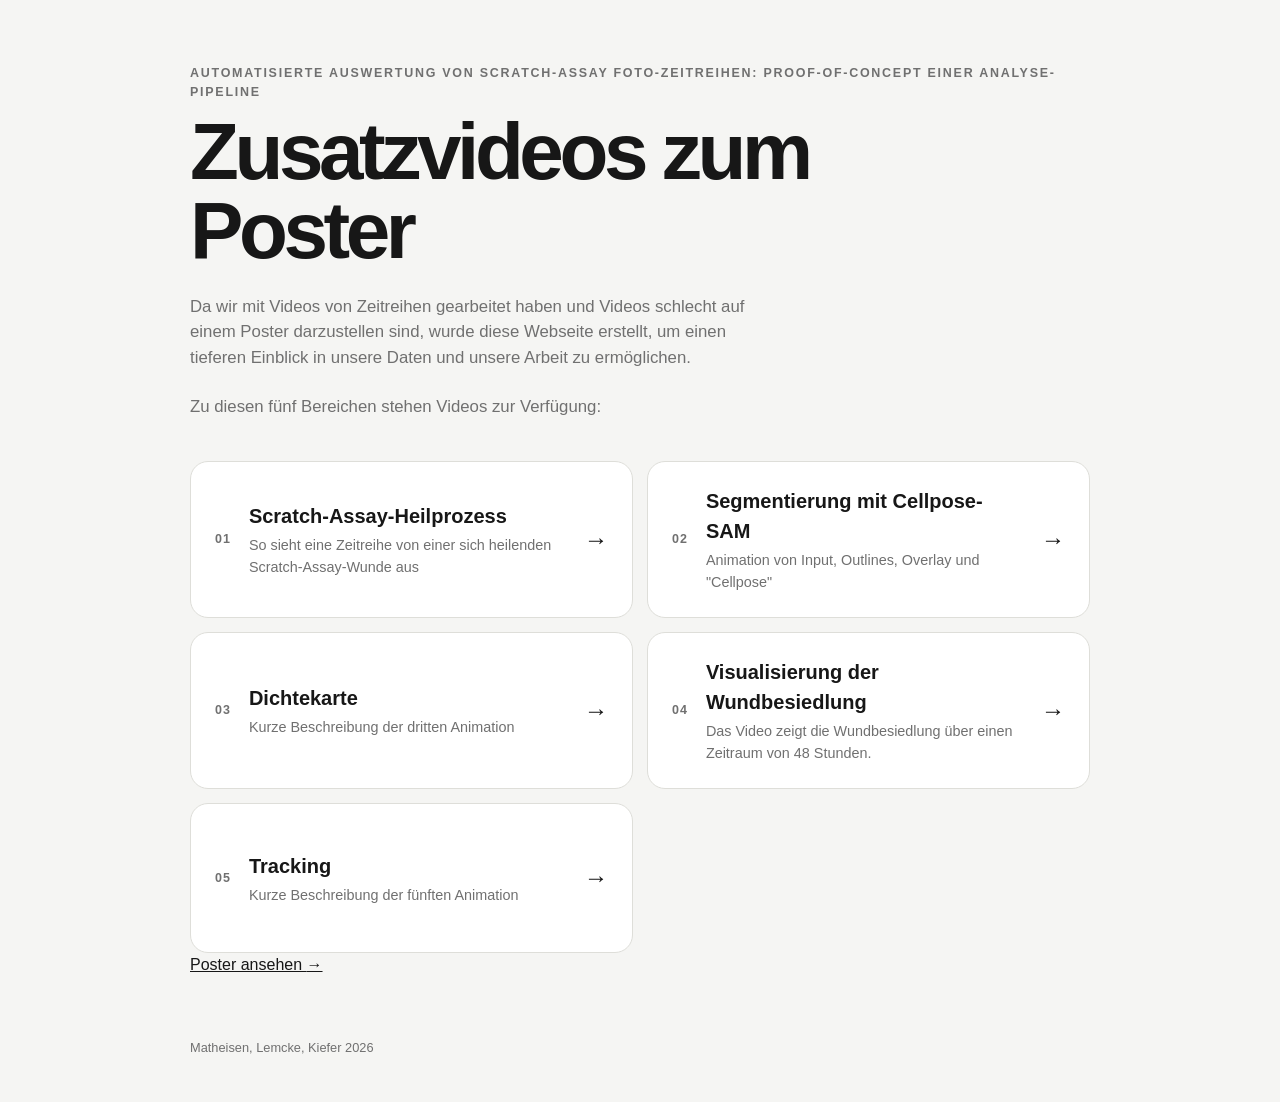
==== index.html @ b8de5ffb "poster" ====
<!DOCTYPE html>
<html lang="de">
<head>
    <meta charset="UTF-8">
    <meta name="viewport" content="width=device-width, initial-scale=1.0">
    <meta name="description" content="Fünf weiterführende Videos.">
    <title>Weitere Videos</title>
    <link rel="stylesheet" href="css/styles.css">
</head>
<body>
    <main class="landing-page">
        <section class="hero">
            <p class="eyebrow">Automatisierte Auswertung von Scratch-Assay Foto-Zeitreihen: Proof-of-Concept einer Analyse-Pipeline</p>
            <h1>Zusatzvideos zum Poster</h1>
            <p class="intro">
                Da wir mit Videos von Zeitreihen gearbeitet haben und Videos schlecht auf einem Poster darzustellen sind, wurde diese 
		Webseite erstellt, um einen tieferen Einblick in unsere Daten und unsere Arbeit zu ermöglichen.
            </p>
	    <p class="intro">
		Zu diesen fünf Bereichen stehen Videos zur Verfügung:
            </p>
        </section>


         <section class="video-grid" aria-label="Videos">
            <a class="video-card" href="templates/video1.html">
                <span class="video-number">01</span>
                <span class="video-card-content">
                    <span class="video-card-title">Scratch-Assay-Heilprozess</span>
                    <span class="video-card-description">So sieht eine Zeitreihe von einer sich heilenden Scratch-Assay-Wunde aus</span>
                </span>
                <span class="arrow" aria-hidden="true">→</span>
            </a>

       
            <a class="video-card" href="templates/video2.html">
                <span class="video-number">02</span>
                <span class="video-card-content">
                    <span class="video-card-title">Segmentierung mit Cellpose-SAM</span>
                    <span class="video-card-description">Animation von Input, Outlines, Overlay und "Cellpose"</span>
                </span>
                <span class="arrow" aria-hidden="true">→</span>
            </a>
            
            <a class="video-card" href="templates/video3.html">
                <span class="video-number">03</span>
                <span class="video-card-content">
                    <span class="video-card-title">Dichtekarte</span>
                    <span class="video-card-description">Kurze Beschreibung der dritten Animation</span>
                </span>
                <span class="arrow" aria-hidden="true">→</span>
            </a>

            <a class="video-card" href="templates/video4.html">
                <span class="video-number">04</span>
                <span class="video-card-content">
                    <span class="video-card-title">Visualisierung der Wundbesiedlung</span>
                    <span class="video-card-description">Das Video zeigt die Wundbesiedlung über einen Zeitraum von 48 Stunden. </span>
                </span>
                <span class="arrow" aria-hidden="true">→</span>
            </a>
            
            <a class="video-card" href="templates/video5.html">
                <span class="video-number">05</span>
                <span class="video-card-content">
                    <span class="video-card-title">Tracking</span>
                    <span class="video-card-description">Kurze Beschreibung der fünften Animation</span>
                </span>
                <span class="arrow" aria-hidden="true">→</span>
            </a>
        </section>

	<a class="poster-button" href="templates/poster.html">
    		Poster ansehen
    	    <span>→</span>
	</a>

        <footer class="site-footer">
            <p>Matheisen, Lemcke, Kiefer 2026</p>
        </footer>
    </main>

    <script src="js/script.js"></script>
</body>
</html>
---- css/styles.css ----
/* ================================
   Grundlegendes Design
   ================================ */

:root {
    --background: #f5f5f3;
    --surface: #ffffff;
    --text: #171717;
    --muted: #707070;
    --border: #deded9;
    --accent: #171717;
    --accent-hover: #3a3a3a;
    --max-width: 900px;
    --radius: 18px;
}

* {
    box-sizing: border-box;
}

html {
    scroll-behavior: smooth;
}

body {
    margin: 0;
    min-height: 100vh;
    background: var(--background);
    color: var(--text);
    font-family: -apple-system, BlinkMacSystemFont, "Segoe UI", Roboto, Helvetica, Arial, sans-serif;
    line-height: 1.5;
}

a {
    color: inherit;
}

button,
a {
    -webkit-tap-highlight-color: transparent;
}

.landing-page,
.video-page {
    width: min(calc(100% - 40px), var(--max-width));
    margin: 0 auto;
}

/* ================================
   Landing Page
   ================================ */

.landing-page {
    min-height: 100vh;
    display: flex;
    flex-direction: column;
    justify-content: center;
    padding: 64px 0 32px;
}

.hero {
    margin-bottom: 42px;
}

.eyebrow {
    margin: 0 0 12px;
    color: var(--muted);
    font-size: 0.78rem;
    font-weight: 700;
    letter-spacing: 0.14em;
    text-transform: uppercase;
}

.hero h1 {
    max-width: 700px;
    margin: 0;
    font-size: clamp(2.5rem, 7vw, 5rem);
    line-height: 0.98;
    letter-spacing: -0.055em;
}

.intro {
    max-width: 560px;
    margin: 24px 0 0;
    color: var(--muted);
    font-size: 1.05rem;
}

.video-grid {
    display: grid;
    grid-template-columns: repeat(2, minmax(0, 1fr));
    gap: 14px;
}

.video-card {
    display: grid;
    grid-template-columns: auto 1fr auto;
    align-items: center;
    gap: 18px;
    min-height: 150px;
    padding: 24px;
    background: var(--surface);
    border: 1px solid var(--border);
    border-radius: var(--radius);
    text-decoration: none;
    transition:
        transform 180ms ease,
        border-color 180ms ease,
        box-shadow 180ms ease;
}

.video-card:hover,
.video-card:focus-visible {
    transform: translateY(-3px);
    border-color: #bdbdb7;
    box-shadow: 0 12px 30px rgba(0, 0, 0, 0.07);
    outline: none;
}

.video-number {
    color: var(--muted);
    font-size: 0.78rem;
    font-weight: 700;
    letter-spacing: 0.08em;
}

.video-card-content {
    min-width: 0;
}

.video-card-title {
    display: block;
    margin-bottom: 4px;
    font-size: 1.25rem;
    font-weight: 700;
}

.video-card-description {
    display: block;
    color: var(--muted);
    font-size: 0.9rem;
}

.arrow {
    font-size: 1.5rem;
    transition: transform 180ms ease;
}

.video-card:hover .arrow,
.video-card:focus-visible .arrow {
    transform: translateX(4px);
}

.site-footer {
    margin-top: 48px;
    color: var(--muted);
    font-size: 0.8rem;
}

/* ================================
   Videoseiten
   ================================ */

.video-page {
    min-height: 100vh;
    display: flex;
    flex-direction: column;
    justify-content: center;
    padding: 48px 0;
}

.back-link {
    display: inline-flex;
    align-items: center;
    gap: 8px;
    width: fit-content;
    margin-bottom: 32px;
    color: var(--muted);
    font-size: 0.9rem;
    text-decoration: none;
    transition: color 180ms ease;
}

.back-link:hover,
.back-link:focus-visible {
    color: var(--text);
    outline: none;
}

.video-header {
    margin-bottom: 24px;
}

.video-header .eyebrow {
    margin-bottom: 8px;
}

.video-header h1 {
    margin: 0;
    font-size: clamp(2rem, 6vw, 3.8rem);
    line-height: 1;
    letter-spacing: -0.045em;
}

.video-description {
    max-width: 650px;
    margin: 16px 0 0;
    color: var(--muted);
}

.video-wrapper {
    overflow: hidden;
    background: #111;
    border-radius: 18px;
}

.video-wrapper img,
.video-wrapper video {
    display: block;
    width: 100%;
    height: auto;
    max-height: 75vh;
    object-fit: contain;
    margin: 0 auto;
}

.video-actions {
    display: flex;
    justify-content: center;
    margin-top: 28px;
}

.button {
    display: inline-flex;
    align-items: center;
    justify-content: center;
    min-height: 48px;
    padding: 0 22px;
    background: var(--accent);
    color: #fff;
    border: 0;
    border-radius: 999px;
    font: inherit;
    font-size: 0.9rem;
    font-weight: 600;
    text-decoration: none;
    cursor: pointer;
    transition:
        background 180ms ease,
        transform 180ms ease;
}

.button:hover,
.button:focus-visible {
    background: var(--accent-hover);
    transform: translateY(-1px);
    outline: none;
}

/* ================================
   Mobile
   ================================ */

@media (max-width: 650px) {
    .landing-page,
    .video-page {
        width: min(calc(100% - 28px), var(--max-width));
    }

    .landing-page {
        padding: 40px 0 24px;
        justify-content: flex-start;
    }

    .hero {
        margin-top: 32px;
        margin-bottom: 30px;
    }

    .hero h1 {
        font-size: clamp(2.5rem, 14vw, 4rem);
    }

    .intro {
        font-size: 0.98rem;
    }

    .video-grid {
        grid-template-columns: 1fr;
        gap: 10px;
    }

    .video-card {
        min-height: 120px;
        padding: 20px;
    }

    .video-card-title {
        font-size: 1.1rem;
    }

    .video-card-description {
        font-size: 0.84rem;
    }

    .video-page {
        padding: 28px 0;
        justify-content: flex-start;
    }

    .video-header {
        margin-bottom: 20px;
    }

    .video-wrapper {
        border-radius: 14px;
    }

    .video-wrapper img,
    .video-wrapper video {
        display: block;
        width: 100%;
        height: auto;
        max-height: 75vh;
        object-fit: contain;
        margin: 0 auto;
    }

/* Reduzierte Animationen für Nutzer, die das bevorzugen */
@media (prefers-reduced-motion: reduce) {
    html {
        scroll-behavior: auto;
    }

    *,
    *::before,
    *::after {
        transition: none !important;
    }
}


/* ================================
   Poster
   ================================ */

.poster-wrapper {
    width: 100%;
    height: 75vh;
    min-height: 500px;
    overflow: hidden;
    background: #fff;
    border-radius: var(--radius);
    box-shadow: 0 20px 50px rgba(0, 0, 0, 0.12);
}

.poster-wrapper iframe {
    display: block;
    width: 100%;
    height: 100%;
    border: 0;
}

/* Smartphone */
@media (max-width: 650px) {
    .poster-wrapper {
        height: 70vh;
        min-height: 450px;
        border-radius: 14px;
    }
}
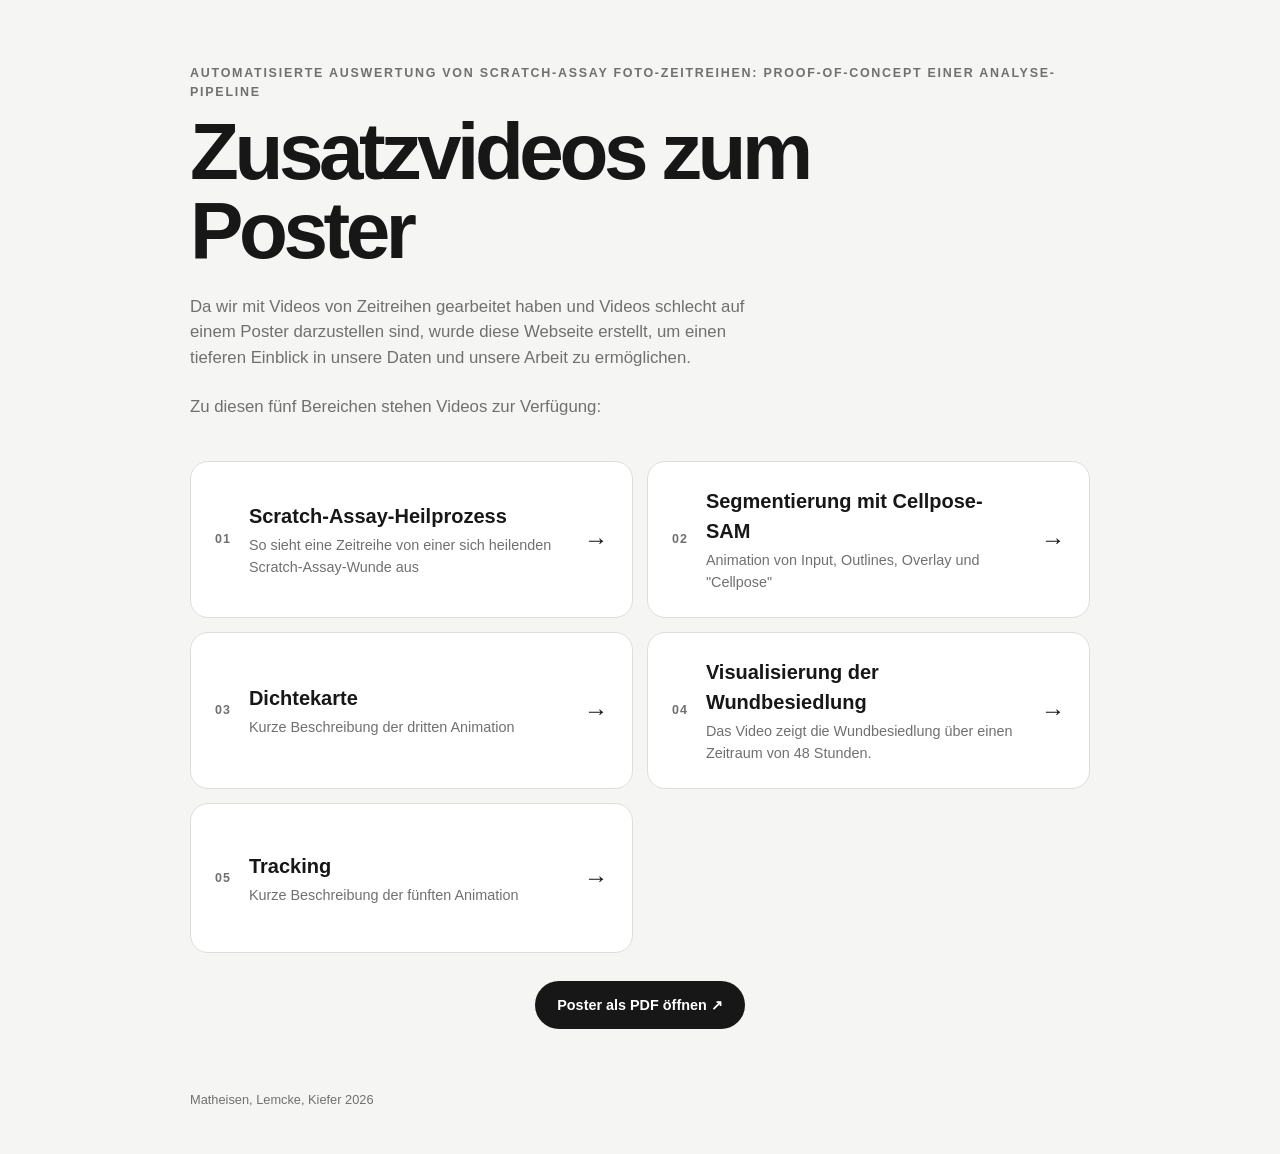
==== commit 696acfb6: "Update index.html" ====
--- a/index.html
+++ b/index.html
@@ -70,10 +70,16 @@
             </a>
         </section>
 
-	<a class="poster-button" href="templates/poster.html">
-    		Poster ansehen
-    	    <span>→</span>
-	</a>
+	<!-- Button -->
+        <div class="video-actions">
+            <a
+                class="button"
+                href="poster/poster.pdf"
+                target="_blank"
+                rel="noopener noreferrer">
+                Poster als PDF öffnen ↗
+            </a>
+        </div>
 
         <footer class="site-footer">
             <p>Matheisen, Lemcke, Kiefer 2026</p>
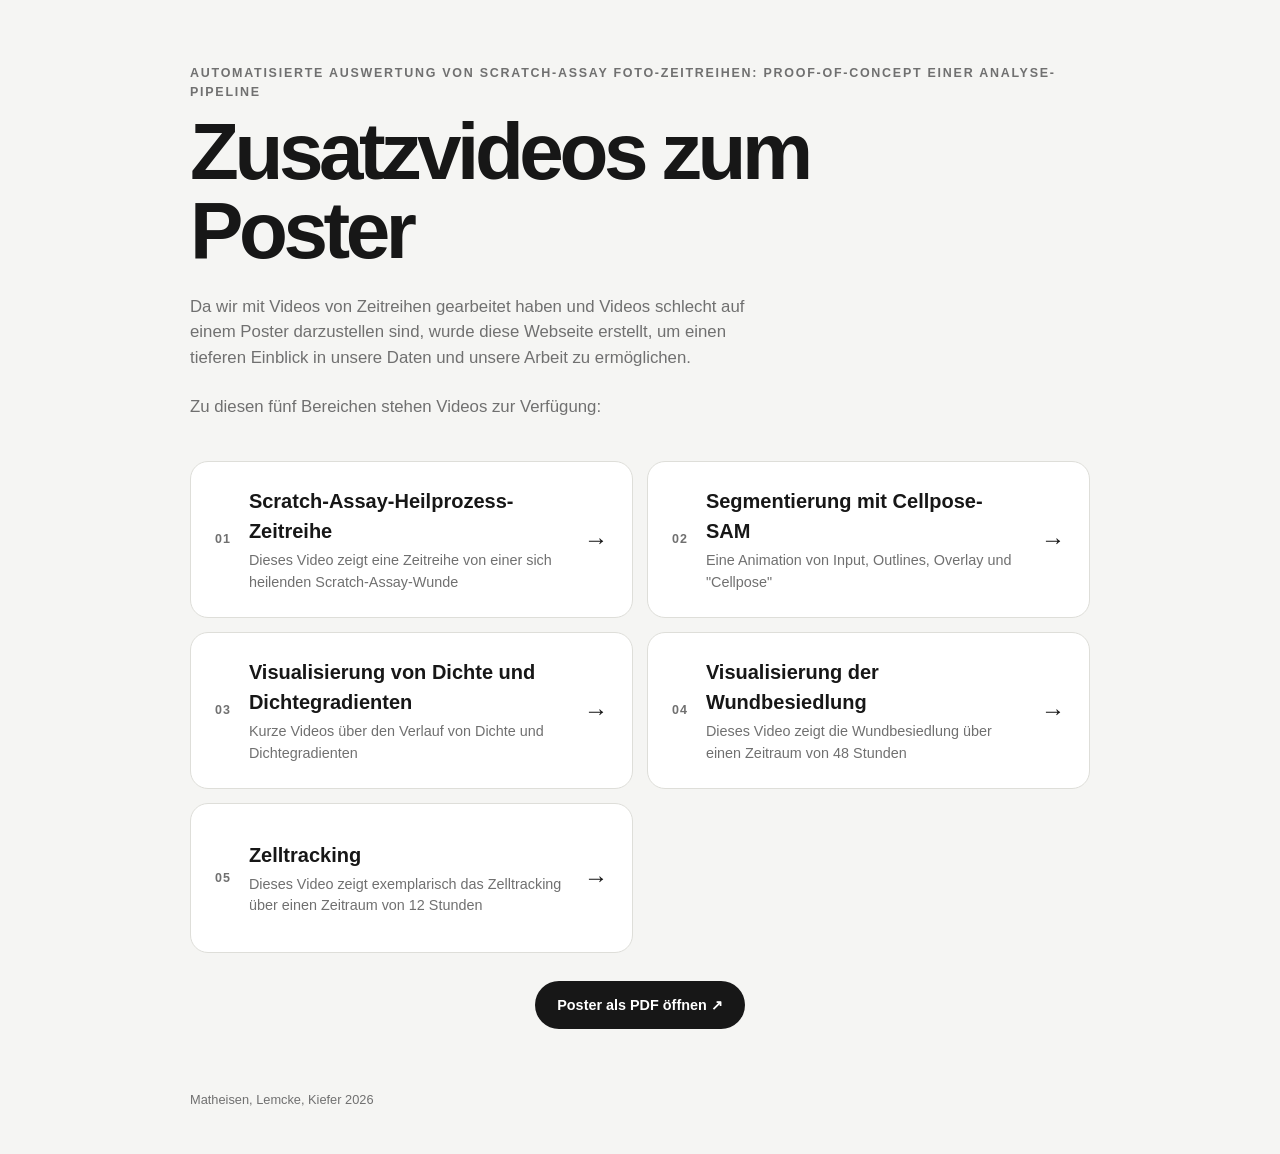
==== commit 850076f5: "text updates" ====
--- a/index.html
+++ b/index.html
@@ -3,8 +3,8 @@
 <head>
     <meta charset="UTF-8">
     <meta name="viewport" content="width=device-width, initial-scale=1.0">
-    <meta name="description" content="Fünf weiterführende Videos.">
-    <title>Weitere Videos</title>
+    <meta name="description" content="Hier gibt es weiterführende Videos zum Poster zu sehen.">
+    <title>Webseite zum Poster</title>
     <link rel="stylesheet" href="css/styles.css">
 </head>
 <body>
@@ -26,8 +26,8 @@
             <a class="video-card" href="templates/video1.html">
                 <span class="video-number">01</span>
                 <span class="video-card-content">
-                    <span class="video-card-title">Scratch-Assay-Heilprozess</span>
-                    <span class="video-card-description">So sieht eine Zeitreihe von einer sich heilenden Scratch-Assay-Wunde aus</span>
+                    <span class="video-card-title">Scratch-Assay-Heilprozess-Zeitreihe</span>
+                    <span class="video-card-description">Dieses Video zeigt eine Zeitreihe von einer sich heilenden Scratch-Assay-Wunde</span>
                 </span>
                 <span class="arrow" aria-hidden="true">→</span>
             </a>
@@ -37,7 +37,7 @@
                 <span class="video-number">02</span>
                 <span class="video-card-content">
                     <span class="video-card-title">Segmentierung mit Cellpose-SAM</span>
-                    <span class="video-card-description">Animation von Input, Outlines, Overlay und "Cellpose"</span>
+                    <span class="video-card-description">Eine Animation von Input, Outlines, Overlay und "Cellpose"</span>
                 </span>
                 <span class="arrow" aria-hidden="true">→</span>
             </a>
@@ -45,8 +45,8 @@
             <a class="video-card" href="templates/video3.html">
                 <span class="video-number">03</span>
                 <span class="video-card-content">
-                    <span class="video-card-title">Dichtekarte</span>
-                    <span class="video-card-description">Kurze Beschreibung der dritten Animation</span>
+                    <span class="video-card-title"> Visualisierung von Dichte und Dichtegradienten </span>
+                    <span class="video-card-description">Kurze Videos über den Verlauf von Dichte und Dichtegradienten</span>
                 </span>
                 <span class="arrow" aria-hidden="true">→</span>
             </a>
@@ -55,7 +55,7 @@
                 <span class="video-number">04</span>
                 <span class="video-card-content">
                     <span class="video-card-title">Visualisierung der Wundbesiedlung</span>
-                    <span class="video-card-description">Das Video zeigt die Wundbesiedlung über einen Zeitraum von 48 Stunden. </span>
+                    <span class="video-card-description">Dieses Video zeigt die Wundbesiedlung über einen Zeitraum von 48 Stunden </span>
                 </span>
                 <span class="arrow" aria-hidden="true">→</span>
             </a>
@@ -63,8 +63,8 @@
             <a class="video-card" href="templates/video5.html">
                 <span class="video-number">05</span>
                 <span class="video-card-content">
-                    <span class="video-card-title">Tracking</span>
-                    <span class="video-card-description">Kurze Beschreibung der fünften Animation</span>
+                    <span class="video-card-title">Zelltracking</span>
+                    <span class="video-card-description">Dieses Video zeigt exemplarisch das Zelltracking über einen Zeitraum von 12 Stunden</span>
                 </span>
                 <span class="arrow" aria-hidden="true">→</span>
             </a>
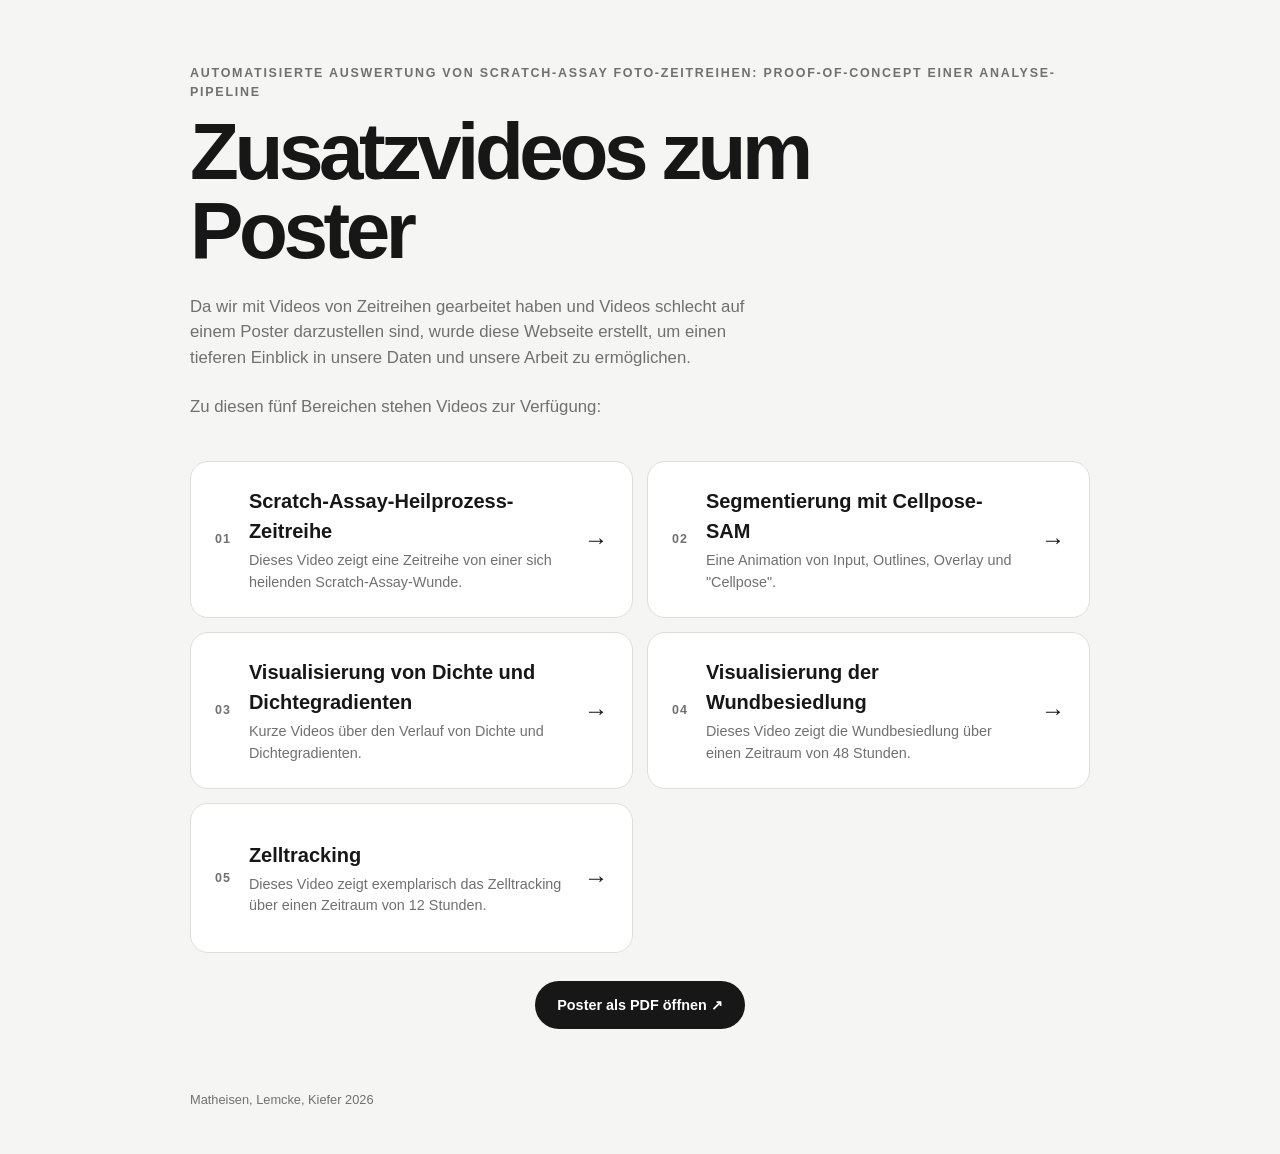
==== commit 72452329: "Update der Texte" ====
--- a/index.html
+++ b/index.html
@@ -27,7 +27,7 @@
                 <span class="video-number">01</span>
                 <span class="video-card-content">
                     <span class="video-card-title">Scratch-Assay-Heilprozess-Zeitreihe</span>
-                    <span class="video-card-description">Dieses Video zeigt eine Zeitreihe von einer sich heilenden Scratch-Assay-Wunde</span>
+                    <span class="video-card-description">Dieses Video zeigt eine Zeitreihe von einer sich heilenden Scratch-Assay-Wunde.</span>
                 </span>
                 <span class="arrow" aria-hidden="true">→</span>
             </a>
@@ -37,7 +37,7 @@
                 <span class="video-number">02</span>
                 <span class="video-card-content">
                     <span class="video-card-title">Segmentierung mit Cellpose-SAM</span>
-                    <span class="video-card-description">Eine Animation von Input, Outlines, Overlay und "Cellpose"</span>
+                    <span class="video-card-description">Eine Animation von Input, Outlines, Overlay und "Cellpose".</span>
                 </span>
                 <span class="arrow" aria-hidden="true">→</span>
             </a>
@@ -46,7 +46,7 @@
                 <span class="video-number">03</span>
                 <span class="video-card-content">
                     <span class="video-card-title"> Visualisierung von Dichte und Dichtegradienten </span>
-                    <span class="video-card-description">Kurze Videos über den Verlauf von Dichte und Dichtegradienten</span>
+                    <span class="video-card-description">Kurze Videos über den Verlauf von Dichte und Dichtegradienten.</span>
                 </span>
                 <span class="arrow" aria-hidden="true">→</span>
             </a>
@@ -55,7 +55,7 @@
                 <span class="video-number">04</span>
                 <span class="video-card-content">
                     <span class="video-card-title">Visualisierung der Wundbesiedlung</span>
-                    <span class="video-card-description">Dieses Video zeigt die Wundbesiedlung über einen Zeitraum von 48 Stunden </span>
+                    <span class="video-card-description">Dieses Video zeigt die Wundbesiedlung über einen Zeitraum von 48 Stunden. </span>
                 </span>
                 <span class="arrow" aria-hidden="true">→</span>
             </a>
@@ -64,7 +64,7 @@
                 <span class="video-number">05</span>
                 <span class="video-card-content">
                     <span class="video-card-title">Zelltracking</span>
-                    <span class="video-card-description">Dieses Video zeigt exemplarisch das Zelltracking über einen Zeitraum von 12 Stunden</span>
+                    <span class="video-card-description">Dieses Video zeigt exemplarisch das Zelltracking über einen Zeitraum von 12 Stunden.</span>
                 </span>
                 <span class="arrow" aria-hidden="true">→</span>
             </a>
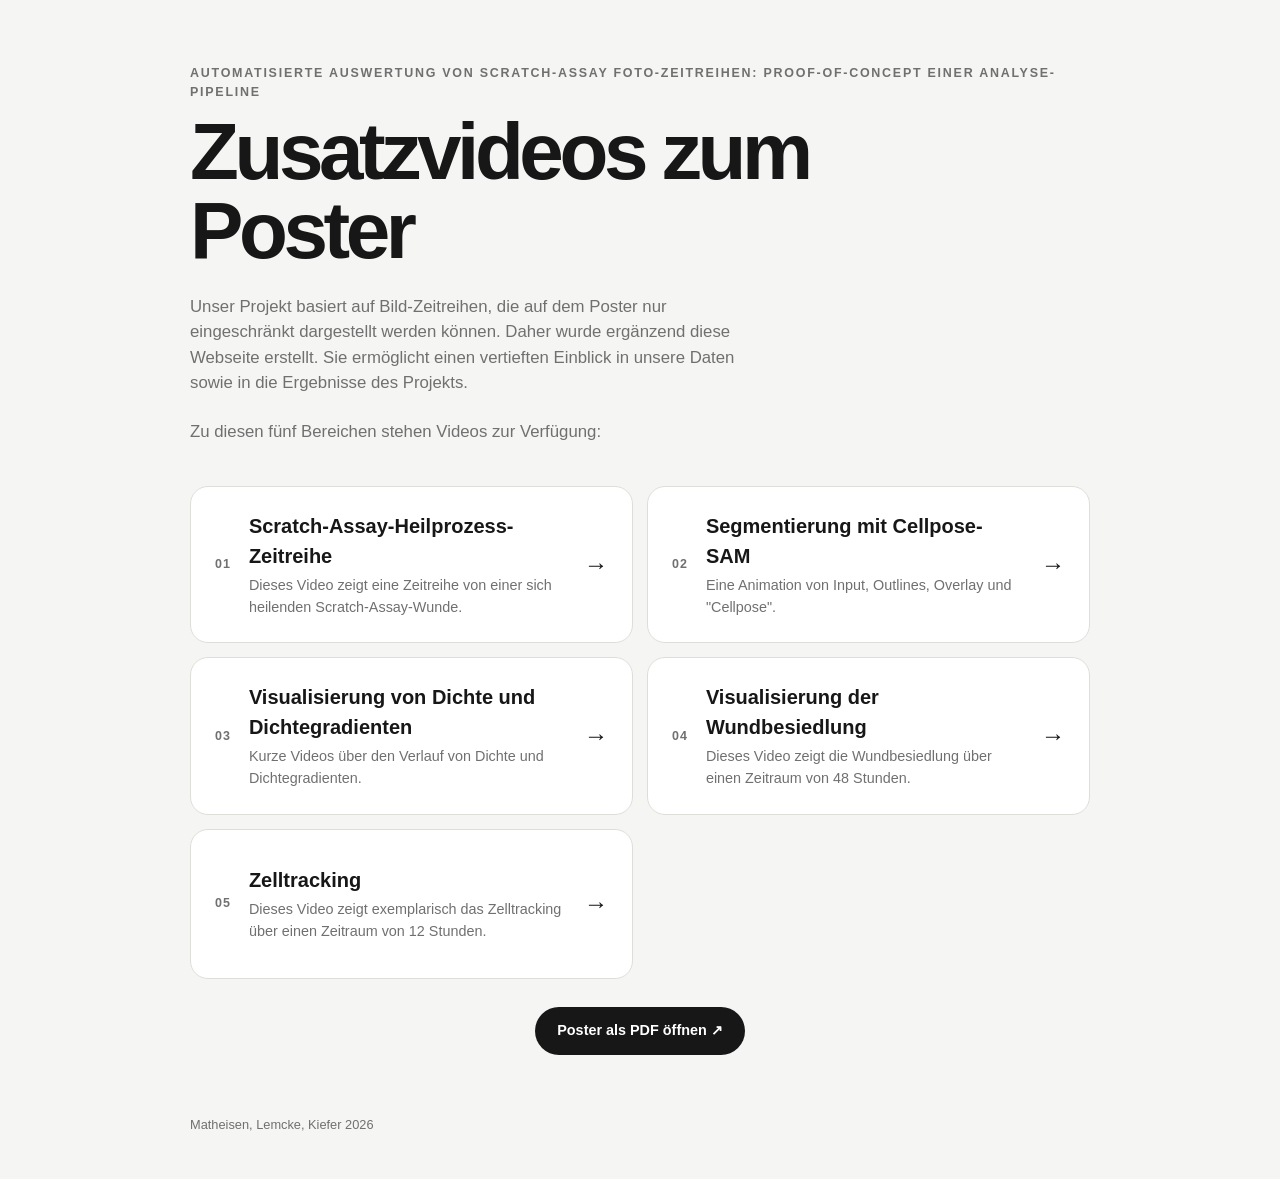
==== commit 6f1b05b1: "Update index.html" ====
--- a/index.html
+++ b/index.html
@@ -3,7 +3,7 @@
 <head>
     <meta charset="UTF-8">
     <meta name="viewport" content="width=device-width, initial-scale=1.0">
-    <meta name="description" content="Hier gibt es weiterführende Videos zum Poster zu sehen.">
+    <meta name="description" content="Ergänzende Videos zum Poster">
     <title>Webseite zum Poster</title>
     <link rel="stylesheet" href="css/styles.css">
 </head>
@@ -13,8 +13,7 @@
             <p class="eyebrow">Automatisierte Auswertung von Scratch-Assay Foto-Zeitreihen: Proof-of-Concept einer Analyse-Pipeline</p>
             <h1>Zusatzvideos zum Poster</h1>
             <p class="intro">
-                Da wir mit Videos von Zeitreihen gearbeitet haben und Videos schlecht auf einem Poster darzustellen sind, wurde diese 
-		Webseite erstellt, um einen tieferen Einblick in unsere Daten und unsere Arbeit zu ermöglichen.
+                Unser Projekt basiert auf Bild-Zeitreihen, die auf dem Poster nur eingeschränkt dargestellt werden können. Daher wurde ergänzend diese Webseite erstellt. Sie ermöglicht einen vertieften Einblick in unsere Daten sowie in die Ergebnisse des Projekts.
             </p>
 	    <p class="intro">
 		Zu diesen fünf Bereichen stehen Videos zur Verfügung:
